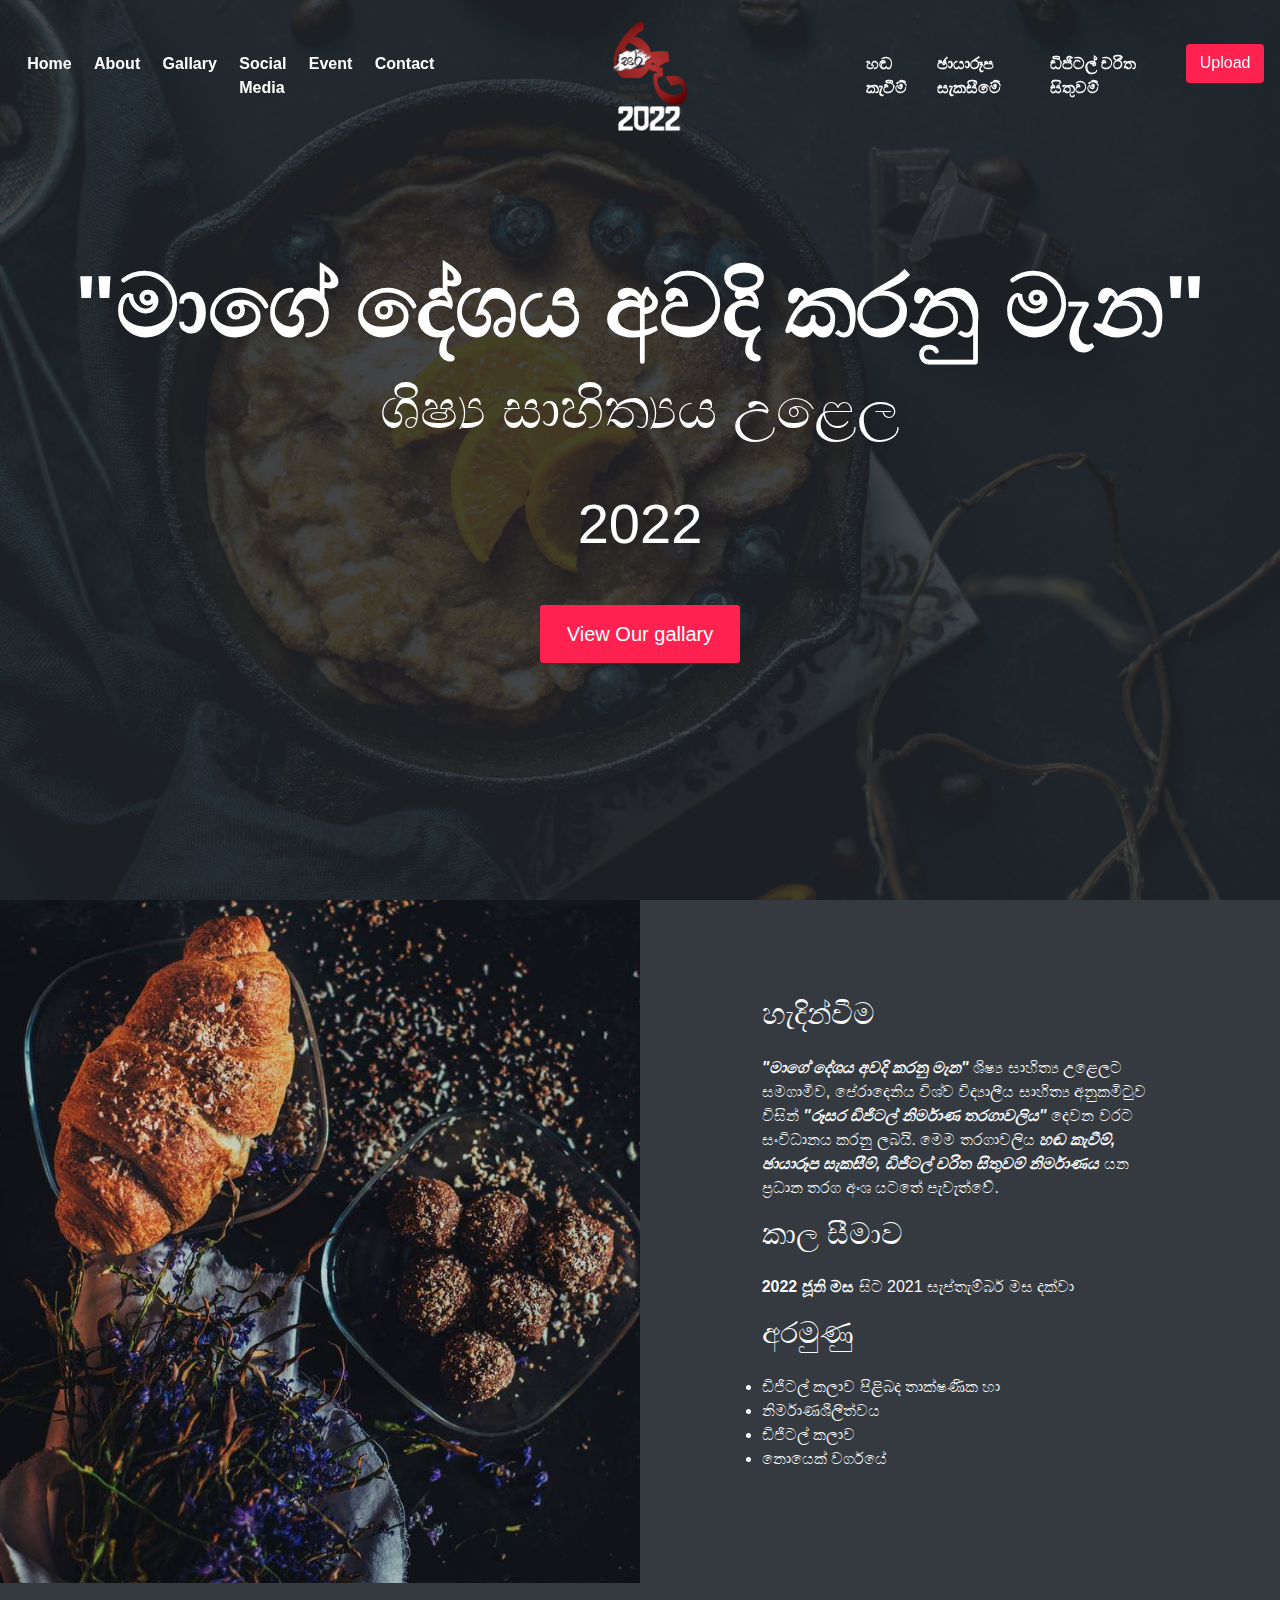
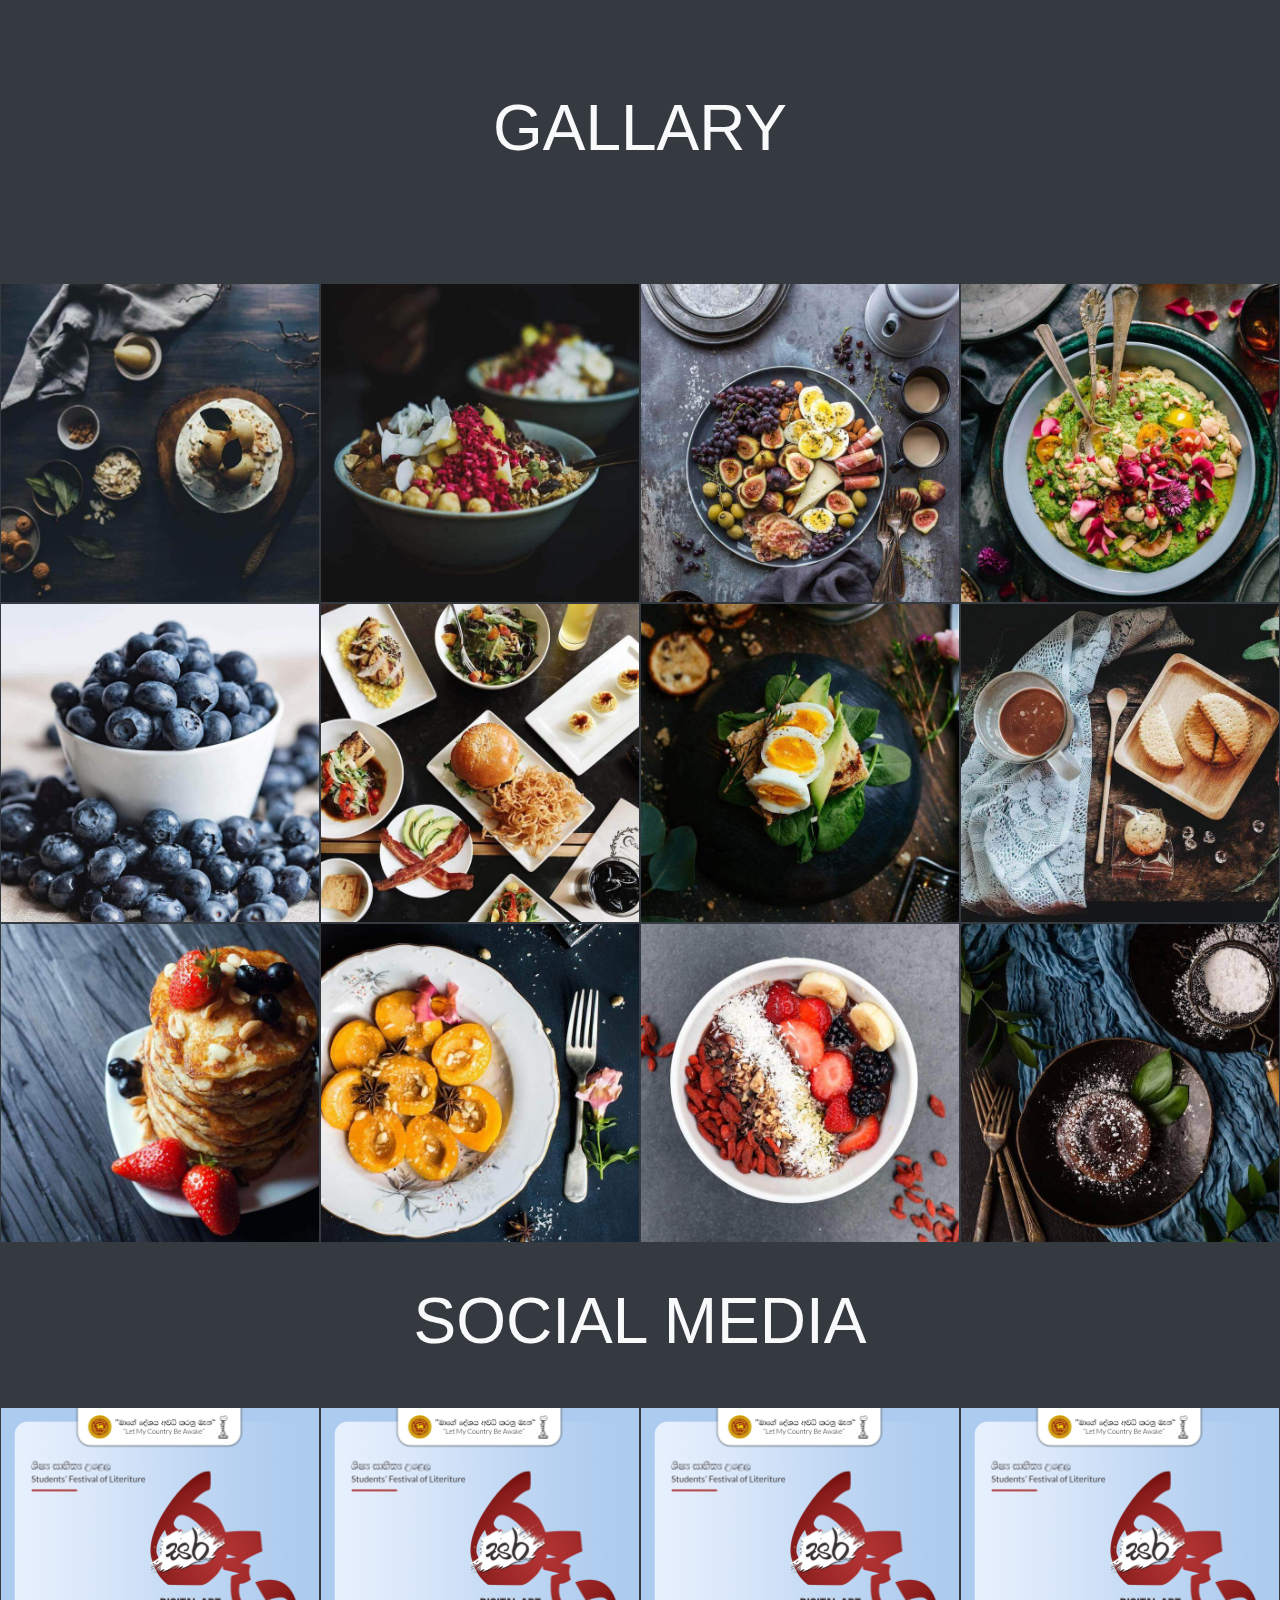
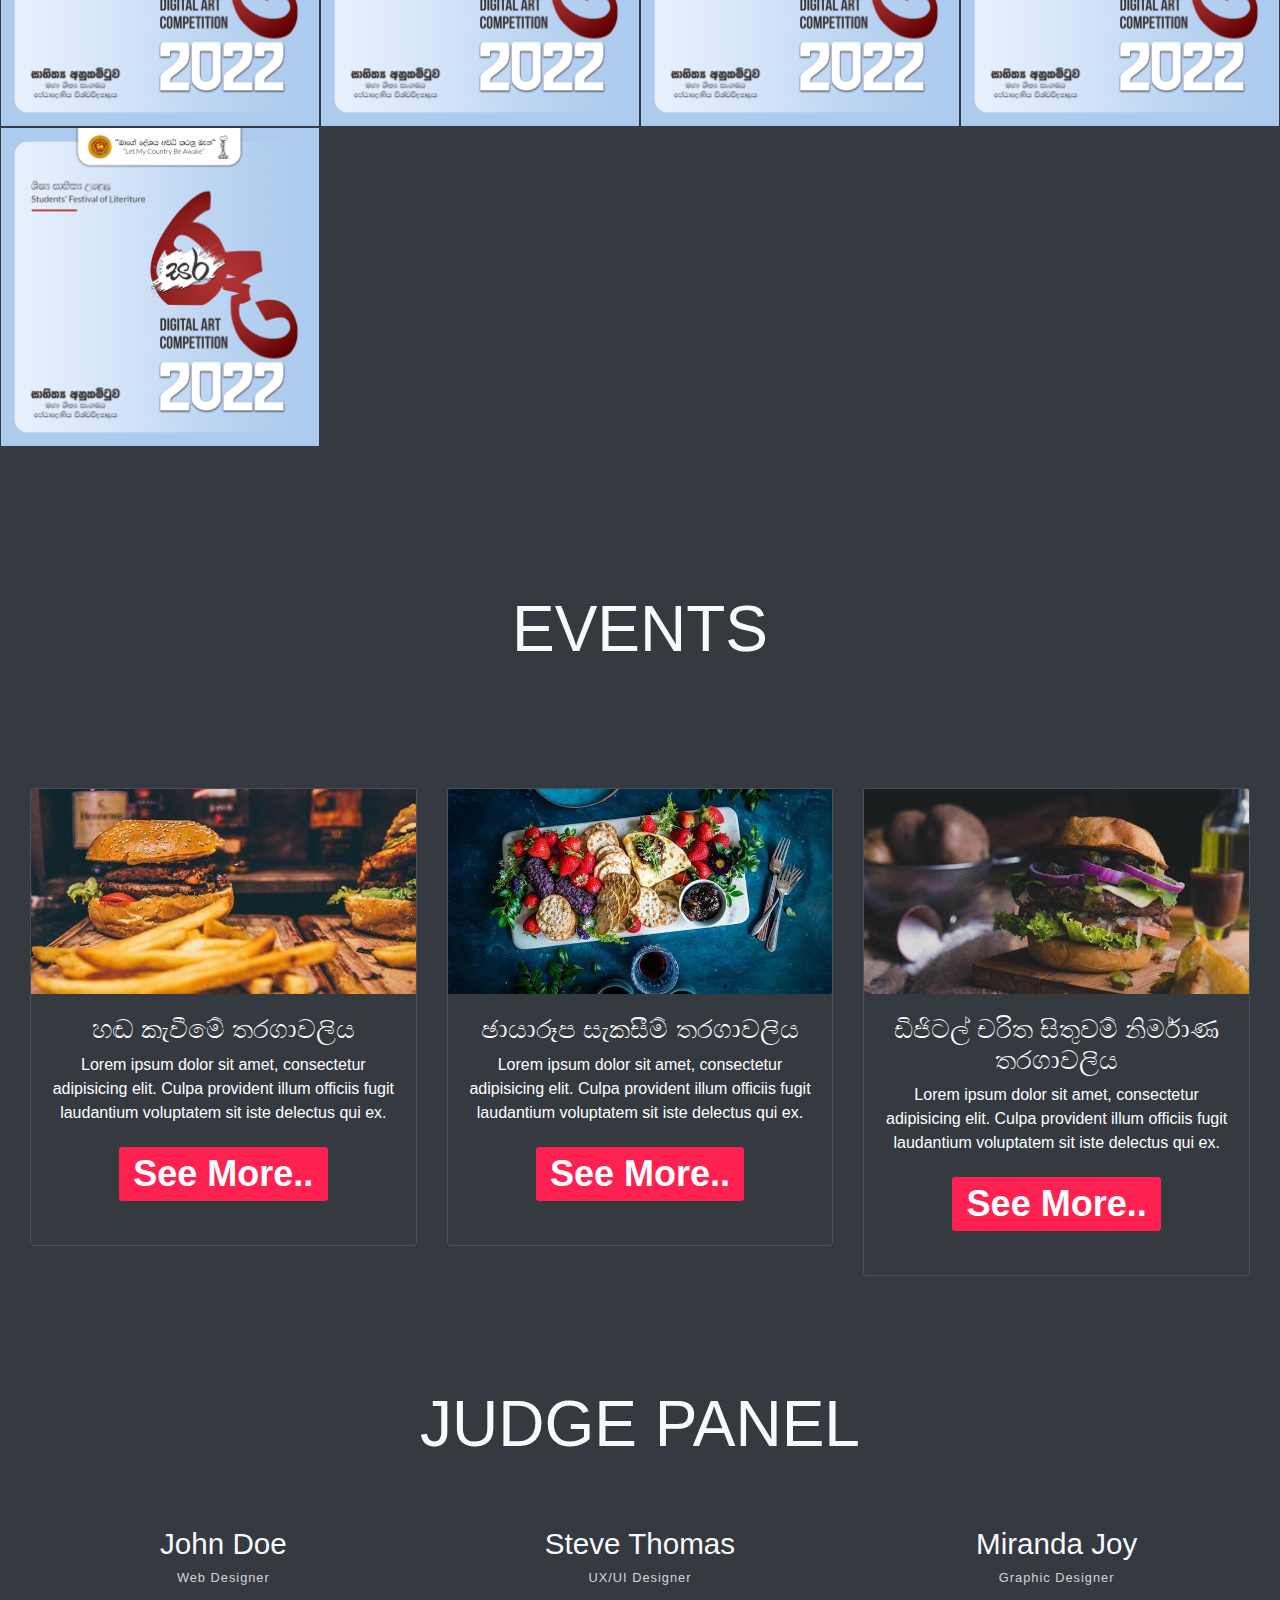
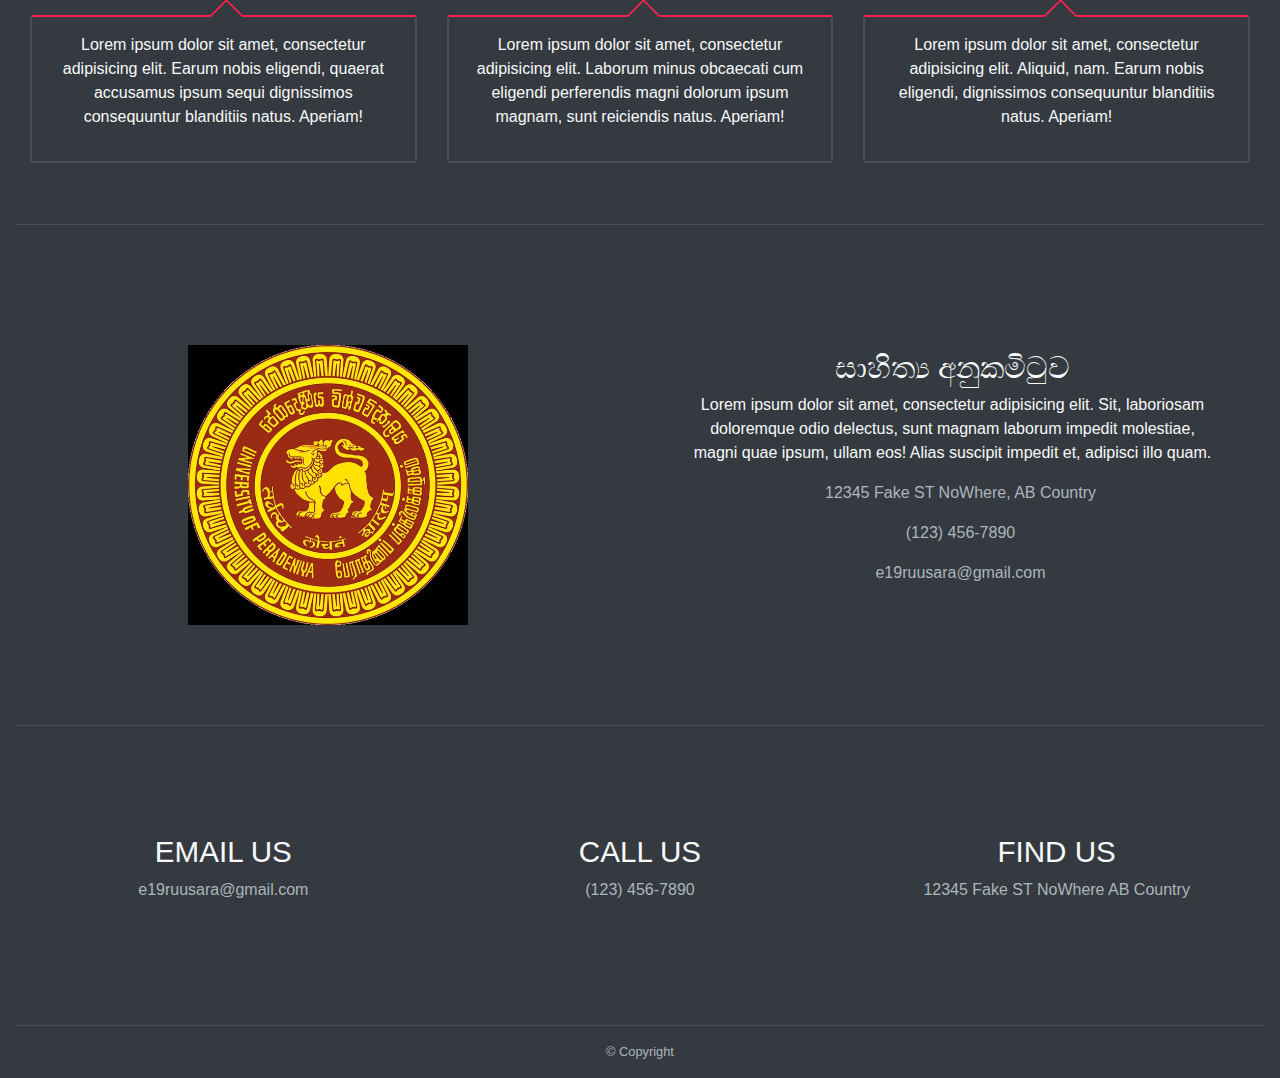
==== root/index.html @ 177fe187 "Add files via upload" ====
<!DOCTYPE html>
<html lang="en">
<head>
	<meta charset="utf-8">
    <meta name="viewport" content="width=device-width, initial-scale=1, shrink-to-fit=no">
    <meta name="author" content="Devcrud">
    <title>රූසර ඩිජිටල් නිර්මාණ තරගාවලිය"</title>
   
    <!-- font icons -->
    <link rel="stylesheet" href="assets/vendors/themify-icons/css/themify-icons.css">

    <link rel="stylesheet" href="assets/vendors/animate/animate.css">

    <!-- Bootstrap + FoodHut main styles -->
	<link rel="stylesheet" href="assets/css/ruusara.css">
</head>
<body data-spy="scroll" data-target=".navbar" data-offset="40" id="home">
    
    <!-- Navbar -->
    <nav class="custom-navbar navbar navbar-expand-lg navbar-dark fixed-top" data-spy="affix" data-offset-top="10">
        <button class="navbar-toggler" type="button" data-toggle="collapse" data-target="#navbarSupportedContent" aria-controls="navbarSupportedContent" aria-expanded="false" aria-label="Toggle navigation">
            <span class="navbar-toggler-icon"></span>
        </button>
        <div class="collapse navbar-collapse" id="navbarSupportedContent">
            <ul class="navbar-nav">
                <li class="nav-item">
                    <a class="nav-link" href="#home">Home</a>
                </li>
                <li class="nav-item">
                    <a class="nav-link" href="#about">About</a>
                </li>
                <li class="nav-item">
                    <a class="nav-link" href="#gallary">Gallary</a>
                </li>
                <li class="nav-item">
                    <a class="nav-link" href="#social">Social Media</a>
                </li>
				<li class="nav-item">
                    <a class="nav-link" href="#event">Event</a>
                </li>
				<li class="nav-item">
                    <a class="nav-link" href="#contact">Contact </a> <!--<span class="sr-only"></span></a>-->
                </li>
            </ul>
            <a class="navbar-brand m-auto" href="#">
                <img src="assets/imgs/logo.png" class="brand-img" alt="">
                <span class="brand-txt"><img src="assets/imgs/logo.png" class="brandf-img" alt=""></span>
            </a>
            <ul class="navbar-nav">
                <li class="nav-item">
                    <a class="nav-link" href="#">හඬ කැවීම් <span class="sr-only"></span></a>
                </li>
                <li class="nav-item">
                    <a class="nav-link" href="#">ඡායාරූප සැකසීමේ </a>
                </li>
                <li class="nav-item">
                    <a class="nav-link" href="#">ඩිජිටල් චරිත සිතුවම් </a>
                </li>
                <li class="nav-item">
                    <a href="components.html" class="btn btn-primary ml-xl-4">Upload</a>
                </li>
            </ul>
        </div>
    </nav>
    <!-- header -->
    <header id="home" class="header">
        <div class="overlay text-white text-center">
            <h1 class="display-2 font-weight-bold my-3">"මාගේ දේශය අවදි කරනු මැන"</h1>
            <h3 class="display-4 mb-5">ශිෂ්‍ය සාහිත්‍යය උළෙල</h3>
			<h2 class="display-4 mb-5">2022</h2>
            <a class="btn btn-lg btn-primary" href="#gallary">View Our gallary</a>
        </div>
    </header>

    <!--  About Section  -->
    <div id="about" class="container-fluid wow fadeIn" id="about"data-wow-duration="1.5s">
        <div class="row">
            <div class="col-lg-6 has-img-bg"></div>
            <div class="col-lg-6">
                <div class="row justify-content-center">
                    <div class="col-sm-8 py-5 my-5">
                        <h3 class="mb-4">හැදින්වීම</h3>
                        <p><b><i>"මාගේ දේශය අවදි කරනු මැන"</b></i> ශිෂ්‍ය සාහිත්‍ය උළෙලට සමගාමීව, පේරාදෙනිය විශ්ව විද්‍යාලීය සාහිත්‍ය අනුකමිටුව විසින්  <b><i>"රූසර ඩිජිටල් නිර්මාණ තරගාවලිය"</b></i> දෙවන වරට සංවිධානය කරනු ලබයි. මෙම තරගාවලිය <b><i>හඬ කැවීම්, ඡායාරූප සැකසීම්, ඩිජිටල් චරිත සිතුවම් නිර්මාණය</b></i> යන ප්‍රධාන තරග අංශ යටතේ පැවැත්වේ. </p>
                        <h3 class="mb-4">කාල සීමාව</h3>
						<p><b>2022 ජූනි මස</b> සිට 2021 සැප්තැම්බර් මස දක්වා </p>
						<h3 class="mb-4">අරමුණු</h3>
                        <p>
						<li>ඩිජිටල් කලාව පිළිබද තාක්ෂණික හා</li>
						<li>නිර්මාණශීලීත්වය</li>
						<li>ඩිජිටල් කලාව </li>
						<li>නොයෙක් වර්ගයේ</li>
						</p>
                    </div>
                </div>
            </div>
        </div>
    </div>

    <!--  gallary Section  -->
    <div id="gallary" class="text-center bg-dark text-light has-height-md middle-items wow fadeIn">
        <h2 class="section-title">GALLARY</h2>
    </div>
    <div class="gallary row">
        <div class="col-sm-6 col-lg-3 gallary-item wow fadeIn">
            <img src="assets/imgs/gallary-1.jpg" alt="template by DevCRID http://www.devcrud.com/" class="gallary-img">
            <a href="#" class="gallary-overlay">
                <i class="gallary-icon "></i> <!--ti-plus-->
            </a>
        </div>
        <div class="col-sm-6 col-lg-3 gallary-item wow fadeIn">
            <img src="assets/imgs/gallary-2.jpg" alt="template by DevCRID http://www.devcrud.com/" class="gallary-img">
            <a href="#" class="gallary-overlay">
                <i class="gallary-icon "></i>
            </a>
        </div>
        <div class="col-sm-6 col-lg-3 gallary-item wow fadeIn">
            <img src="assets/imgs/gallary-3.jpg" alt="template by DevCRID http://www.devcrud.com/" class="gallary-img">
            <a href="#" class="gallary-overlay">
                <i class="gallary-icon "></i>
            </a>
        </div>
        <div class="col-sm-6 col-lg-3 gallary-item wow fadeIn">
            <img src="assets/imgs/gallary-4.jpg" alt="template by DevCRID http://www.devcrud.com/" class="gallary-img">
            <a href="#" class="gallary-overlay">
                <i class="gallary-icon "></i>
            </a>
        </div>
        <div class="col-sm-6 col-lg-3 gallary-item wow fadeIn">
            <img src="assets/imgs/gallary-5.jpg" alt="template by DevCRID http://www.devcrud.com/" class="gallary-img">
            <a href="#" class="gallary-overlay">
                <i class="gallary-icon "></i>
            </a>
        </div>
        <div class="col-sm-6 col-lg-3 gallary-item wow fadeIn">
            <img src="assets/imgs/gallary-6.jpg" alt="template by DevCRID http://www.devcrud.com/" class="gallary-img">
            <a href="#" class="gallary-overlay">
                <i class="gallary-icon "></i>
            </a>
        </div>
        <div class="col-sm-6 col-lg-3 gallary-item wow fadeIn">
            <img src="assets/imgs/gallary-7.jpg" alt="template by DevCRID http://www.devcrud.com/" class="gallary-img">
            <a href="#" class="gallary-overlay">
                <i class="gallary-icon "></i>
            </a>
        </div>
        <div class="col-sm-6 col-lg-3 gallary-item wow fadeIn">
            <img src="assets/imgs/gallary-8.jpg" alt="template by DevCRID http://www.devcrud.com/" class="gallary-img">
            <a href="#" class="gallary-overlay">
                <i class="gallary-icon"></i>
            </a>
        </div>
        <div class="col-sm-6 col-lg-3 gallary-item wow fadeIn">
            <img src="assets/imgs/gallary-9.jpg" alt="template by DevCRID http://www.devcrud.com/" class="gallary-img">
            <a href="#" class="gallary-overlay">
                <i class="gallary-icon "></i>
            </a>
        </div>
        <div class="col-sm-6 col-lg-3 gallary-item wow fadeIn">
            <img src="assets/imgs/gallary-10.jpg" alt="template by DevCRID http://www.devcrud.com/" class="gallary-img">
            <a href="#" class="gallary-overlay">
                <i class="gallary-icon "></i>
            </a>
        </div>
        <div class="col-sm-6 col-lg-3 gallary-item wow fadeIn">
            <img src="assets/imgs/gallary-11.jpg" alt="template by DevCRID http://www.devcrud.com/" class="gallary-img">
            <a href="#" class="gallary-overlay">
                <i class="gallary-icon "></i>
            </a>
        </div>
        <div class="col-sm-6 col-lg-3 gallary-item wow fadeIn">
            <img src="assets/imgs/gallary-12.jpg" alt="template by DevCRID http://www.devcrud.com/" class="gallary-img">
            <a href="#" class="gallary-overlay">
                <i class="gallary-icon "></i>
            </a>
        </div>
    </div>

    <!-- book a table Section  -->
    <div class="container-fluid has-bg-overlay text-center text-light has-height-lg middle-items" id="social">
        <div class="">
			<p></br></p>
            <h2 class="section-title mb-5">SOCIAL MEDIA</h2>
            <div class="row mb-5">
			<div class = "gallary row">
				<div class="col-sm-6 col-lg-3 gallary-item wow fadeIn">
					<img src="assets/imgs/scocial-1.jpg" alt="template by DevCRID http://www.devcrud.com/" class="gallary-img">
					<a href="#" class="gallary-overlay">
						<i class="gallary-icon "></i>
					</a>
				</div>
				<div class="col-sm-6 col-lg-3 gallary-item wow fadeIn">
					<img src="assets/imgs/scocial-1.jpg" alt="template by DevCRID http://www.devcrud.com/" class="gallary-img">
					<a href="#" class="gallary-overlay">
						<i class="gallary-icon "></i>
					</a>
				</div>
				<div class="col-sm-6 col-lg-3 gallary-item wow fadeIn">
					<img src="assets/imgs/scocial-1.jpg" alt="template by DevCRID http://www.devcrud.com/" class="gallary-img">
					<a href="#" class="gallary-overlay">
						<i class="gallary-icon "></i>
					</a>
				</div>
				<div class="col-sm-6 col-lg-3 gallary-item wow fadeIn">
					<img src="assets/imgs/scocial-1.jpg" alt="template by DevCRID http://www.devcrud.com/" class="gallary-img">
					<a href="#" class="gallary-overlay">
						<i class="gallary-icon "></i>
					</a>
				</div>
				<div class="col-sm-6 col-lg-3 gallary-item wow fadeIn">
					<img src="assets/imgs/scocial-1.jpg" alt="template by DevCRID http://www.devcrud.com/" class="gallary-img">
					<a href="#" class="gallary-overlay">
						<i class="gallary-icon "></i>
					</a>
				</div>
			</div>
        </div>
    </div>

    <!-- BLOG Section  -->
    <div id="event" class="container-fluid bg-dark text-light py-5 text-center wow fadeIn">
        <h2 class="section-title py-5">EVENTS</h2>
        <div class="row justify-content-center">
            <div class="col-sm-7 col-md-4 mb-5">
                <ul class="nav nav-pills nav-justified mb-3" id="pills-tab" role="tablist">
                    <!--
					<li class="nav-item">
                        <a class="nav-link active" id="pills-home-tab" data-toggle="pill" href="#foods" role="tab" aria-controls="pills-home" aria-selected="true">Foods</a>
                    </li>
                    <li class="nav-item">
                        <a class="nav-link" id="pills-profile-tab" data-toggle="pill" href="#juices" role="tab" aria-controls="pills-profile" aria-selected="false">Juices</a>
                    </li>-->
                </ul>
            </div>
        </div>
        <div class="tab-content" id="pills-tabContent">
            <div class="tab-pane fade show active" id="foods" role="tabpanel" aria-labelledby="pills-home-tab">
                <div class="row">
                    <div class="col-md-4">
                        <div class="card bg-transparent border my-3 my-md-0">
                            <img src="assets/imgs/blog-1.jpg" alt="template by DevCRID http://www.devcrud.com/" class="rounded-0 card-img-top mg-responsive">
                            <div class="card-body">
                                <h4 class="pt20 pb20">හඬ කැවීමේ තරගාවලිය </h4>
                                <p class="text-white">Lorem ipsum dolor sit amet, consectetur adipisicing elit. Culpa provident illum officiis fugit laudantium voluptatem sit iste delectus qui ex. </p>
								<h1 class="text-center mb-4"><a href="#" class="badge badge-primary">See More..</a></h1>
							</div>
                        </div>
                    </div>
                    <div class="col-md-4">
                        <div class="card bg-transparent border my-3 my-md-0">
                            <img src="assets/imgs/blog-2.jpg" alt="template by DevCRID http://www.devcrud.com/" class="rounded-0 card-img-top mg-responsive">
                            <div class="card-body">
                                <h4 class="pt20 pb20">ඡායාරූප සැකසීම් තරගාවලිය</h4>
                                <p class="text-white">Lorem ipsum dolor sit amet, consectetur adipisicing elit. Culpa provident illum officiis fugit laudantium voluptatem sit iste delectus qui ex. </p>
								<h1 class="text-center mb-4"><a href="#" class="badge badge-primary">See More..</a></h1>
							</div>
                        </div>
                    </div>
                    <div class="col-md-4">
                        <div class="card bg-transparent border my-3 my-md-0">
                            <img src="assets/imgs/blog-3.jpg" alt="template by DevCRID http://www.devcrud.com/" class="rounded-0 card-img-top mg-responsive">
                            <div class="card-body">
                                <h4 class="pt20 pb20">ඩිජිටල් චරිත සිතුවම් නිර්මාණ තරගාවලිය</h4>
                                <p class="text-white">Lorem ipsum dolor sit amet, consectetur adipisicing elit. Culpa provident illum officiis fugit laudantium voluptatem sit iste delectus qui ex. </p>
								<h1 class="text-center mb-4"><a href="#" class="badge badge-primary">See More..</a></h1>
							</div>
                        </div>
                    </div>
                </div>
            </div>
            <div class="tab-pane fade" id="juices" role="tabpanel" aria-labelledby="pills-profile-tab">
                <div class="row">
                    <div class="col-md-4 my-3 my-md-0">
                        <div class="card bg-transparent border">
                            <img src="assets/imgs/blog-4.jpg" alt="template by DevCRID http://www.devcrud.com/" class="rounded-0 card-img-top mg-responsive">
                            <div class="card-body">
                                <h1 class="text-center mb-4"><a href="#" class="badge badge-primary">$15</a></h1>
                                <h4 class="pt20 pb20">Consectetur Adipisicing Elit</h4>
                                <p class="text-white">Lorem ipsum dolor sit amet, consectetur adipisicing elit. Culpa provident illum officiis fugit laudantium voluptatem sit iste delectus qui ex. </p>
                            </div>
                        </div>
                    </div>
                    <div class="col-md-4 my-3 my-md-0">
                        <div class="card bg-transparent border">
                            <img src="assets/imgs/blog-5.jpg" alt="template by DevCRID http://www.devcrud.com/" class="rounded-0 card-img-top mg-responsive">
                            <div class="card-body">
                                <h1 class="text-center mb-4"><a href="#" class="badge badge-primary">$29</a></h1>
                                <h4 class="pt20 pb20">Ullam Laboriosam</h4>
                                <p class="text-white">Lorem ipsum dolor sit amet, consectetur adipisicing elit. Culpa provident illum officiis fugit laudantium voluptatem sit iste delectus qui ex. </p>
                            </div>
                        </div>
                    </div>
                    <div class="col-md-4 my-3 my-md-0">
                        <div class="card bg-transparent border">
                            <img src="assets/imgs/blog-6.jpg" alt="template by DevCRID http://www.devcrud.com/" class="rounded-0 card-img-top mg-responsive">
                            <div class="card-body">
                                <h1 class="text-center mb-4"><a href="#" class="badge badge-primary">$3</a></h1>
                                <h4 class="pt20 pb20">Fugit Ipsam</h4>
                                <p class="text-white">Lorem ipsum dolor sit amet, consectetur adipisicing elit. Culpa provident illum officiis fugit laudantium voluptatem sit iste delectus qui ex. </p>
                            </div>
                        </div>
                    </div>
                </div>
            </div>
        </div>
    </div>

    <!-- REVIEWS Section  -->
    <div id="testmonial" class="container-fluid wow fadeIn bg-dark text-light has-height-lg middle-items">
        <h2 class="section-title my-5 text-center">JUDGE PANEL</h2>
        <div class="row mt-3 mb-5">
            <div class="col-md-4 my-3 my-md-0">
                <div class="testmonial-card">
                    <h3 class="testmonial-title">John Doe</h3>
                    <h6 class="testmonial-subtitle">Web Designer</h6>
                    <div class="testmonial-body">
                        <p>Lorem ipsum dolor sit amet, consectetur adipisicing elit. Earum nobis eligendi, quaerat accusamus ipsum sequi dignissimos consequuntur blanditiis natus. Aperiam!</p>
                    </div>
                </div>
            </div>
            <div class="col-md-4 my-3 my-md-0">
                <div class="testmonial-card">
                    <h3 class="testmonial-title">Steve Thomas</h3>
                    <h6 class="testmonial-subtitle">UX/UI Designer</h6>
                    <div class="testmonial-body">
                        <p>Lorem ipsum dolor sit amet, consectetur adipisicing elit. Laborum minus obcaecati cum eligendi perferendis magni dolorum ipsum magnam, sunt reiciendis natus. Aperiam!</p>
                    </div>
                </div>
            </div>
            <div class="col-md-4 my-3 my-md-0">
                <div class="testmonial-card">
                    <h3 class="testmonial-title">Miranda Joy</h3>
                    <h6 class="testmonial-subtitle">Graphic Designer</h6>
                    <div class="testmonial-body">
                        <p>Lorem ipsum dolor sit amet, consectetur adipisicing elit. Aliquid, nam. Earum nobis eligendi, dignissimos consequuntur blanditiis natus. Aperiam!</p>
                    </div>
                </div>
            </div>
        </div>
    </div>

    <!-- CONTACT Section  -->
    <div id="contact" class="container-fluid bg-dark text-light border-top wow fadeIn">
        <div class="row">
            <div class="col-md-6 px-0">
                <div id="" style="width: 100%; height: 100%; min-height: 400px"><p></br></p><p></br></p><p></br></p><img src = "assets/imgs/logo2.jpg" style="width:280px"></div>
            </div>
            <div class="col-md-6 px-5 has-height-lg middle-items">
                <h3>සාහිත්‍ය අනුකමිටුව</h3>
                <p>Lorem ipsum dolor sit amet, consectetur adipisicing elit. Sit, laboriosam doloremque odio delectus, sunt magnam laborum impedit molestiae, magni quae ipsum, ullam eos! Alias suscipit impedit et, adipisci illo quam.</p>
                <div class="text-muted">
                    <p><span class="ti-location-pin pr-3"></span> 12345 Fake ST NoWhere, AB Country</p>
                    <p><span class="ti-support pr-3"></span> (123) 456-7890</p>
                    <p><span class="ti-email pr-3"></span>e19ruusara@gmail.com</p>
                </div>
            </div>
        </div>
    </div>

    <!-- page footer  -->
    <div class="container-fluid bg-dark text-light has-height-md middle-items border-top text-center wow fadeIn">
        <div class="row">
            <div class="col-sm-4">
                <h3>EMAIL US</h3>
                <P class="text-muted">e19ruusara@gmail.com</P>
            </div>
            <div class="col-sm-4">
                <h3>CALL US</h3>
                <P class="text-muted">(123) 456-7890</P>
            </div>
            <div class="col-sm-4">
                <h3>FIND US</h3>
                <P class="text-muted">12345 Fake ST NoWhere AB Country</P>
            </div>
        </div>
    </div>
    <div class="bg-dark text-light text-center border-top wow fadeIn">
        <p class="mb-0 py-3 text-muted small">&copy; Copyright 
		<!--<script>document.write(new Date().getFullYear())</script> Made with <i class="ti-heart text-danger"></i> By <a href="http://devcrud.com">DevCRUD</a>--></p>
    </div>
    <!-- end of page footer -->

	<!-- core  -->
    <script src="assets/vendors/jquery/jquery-3.4.1.js"></script>
    <script src="assets/vendors/bootstrap/bootstrap.bundle.js"></script>

    <!-- bootstrap affix -->
    <script src="assets/vendors/bootstrap/bootstrap.affix.js"></script>

    <!-- wow.js -->
    <script src="assets/vendors/wow/wow.js"></script>
    
    <!-- google maps -->
    <!--<script async defer src="https://maps.googleapis.com/maps/api/js?key=AIzaSyCtme10pzgKSPeJVJrG1O3tjR6lk98o4w8&callback=initMap"></script>-->

    <!-- FoodHut js -->
    <script src="assets/js/foodhut.js"></script>

</body>
</html>
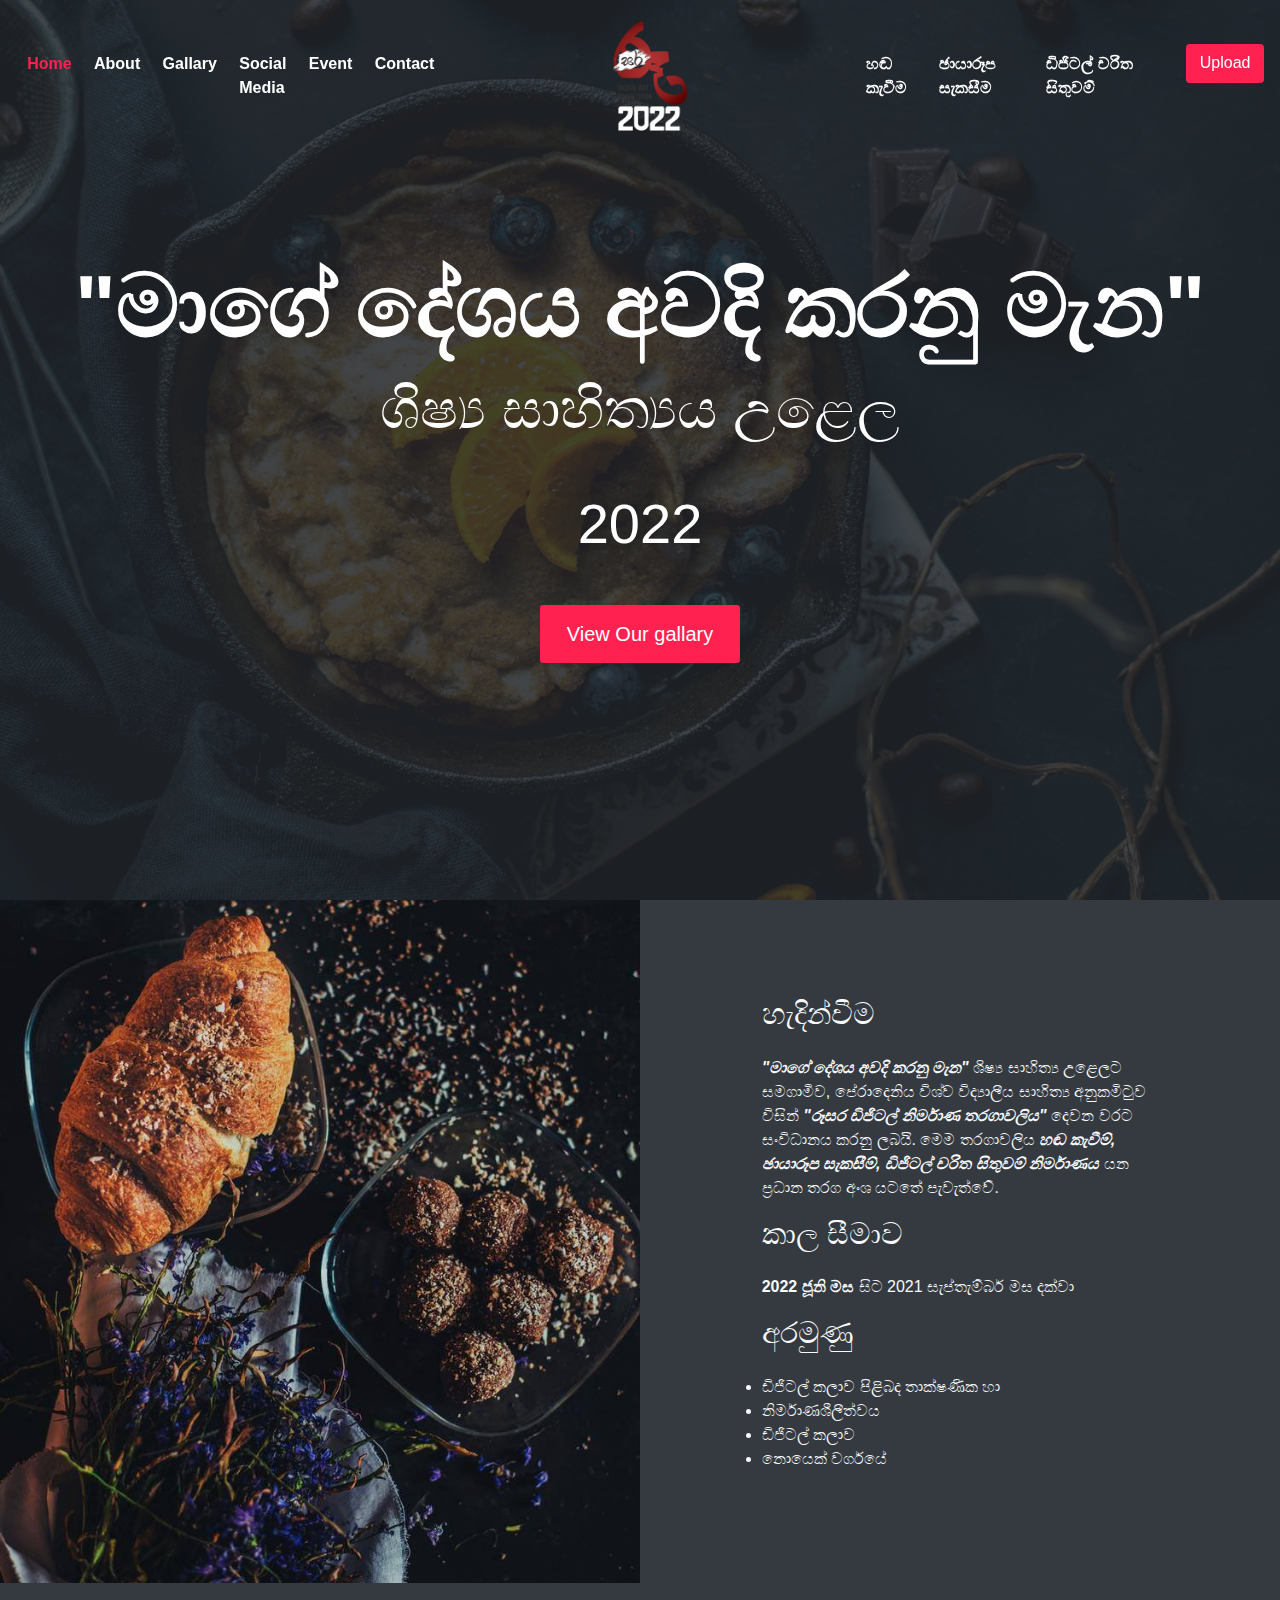
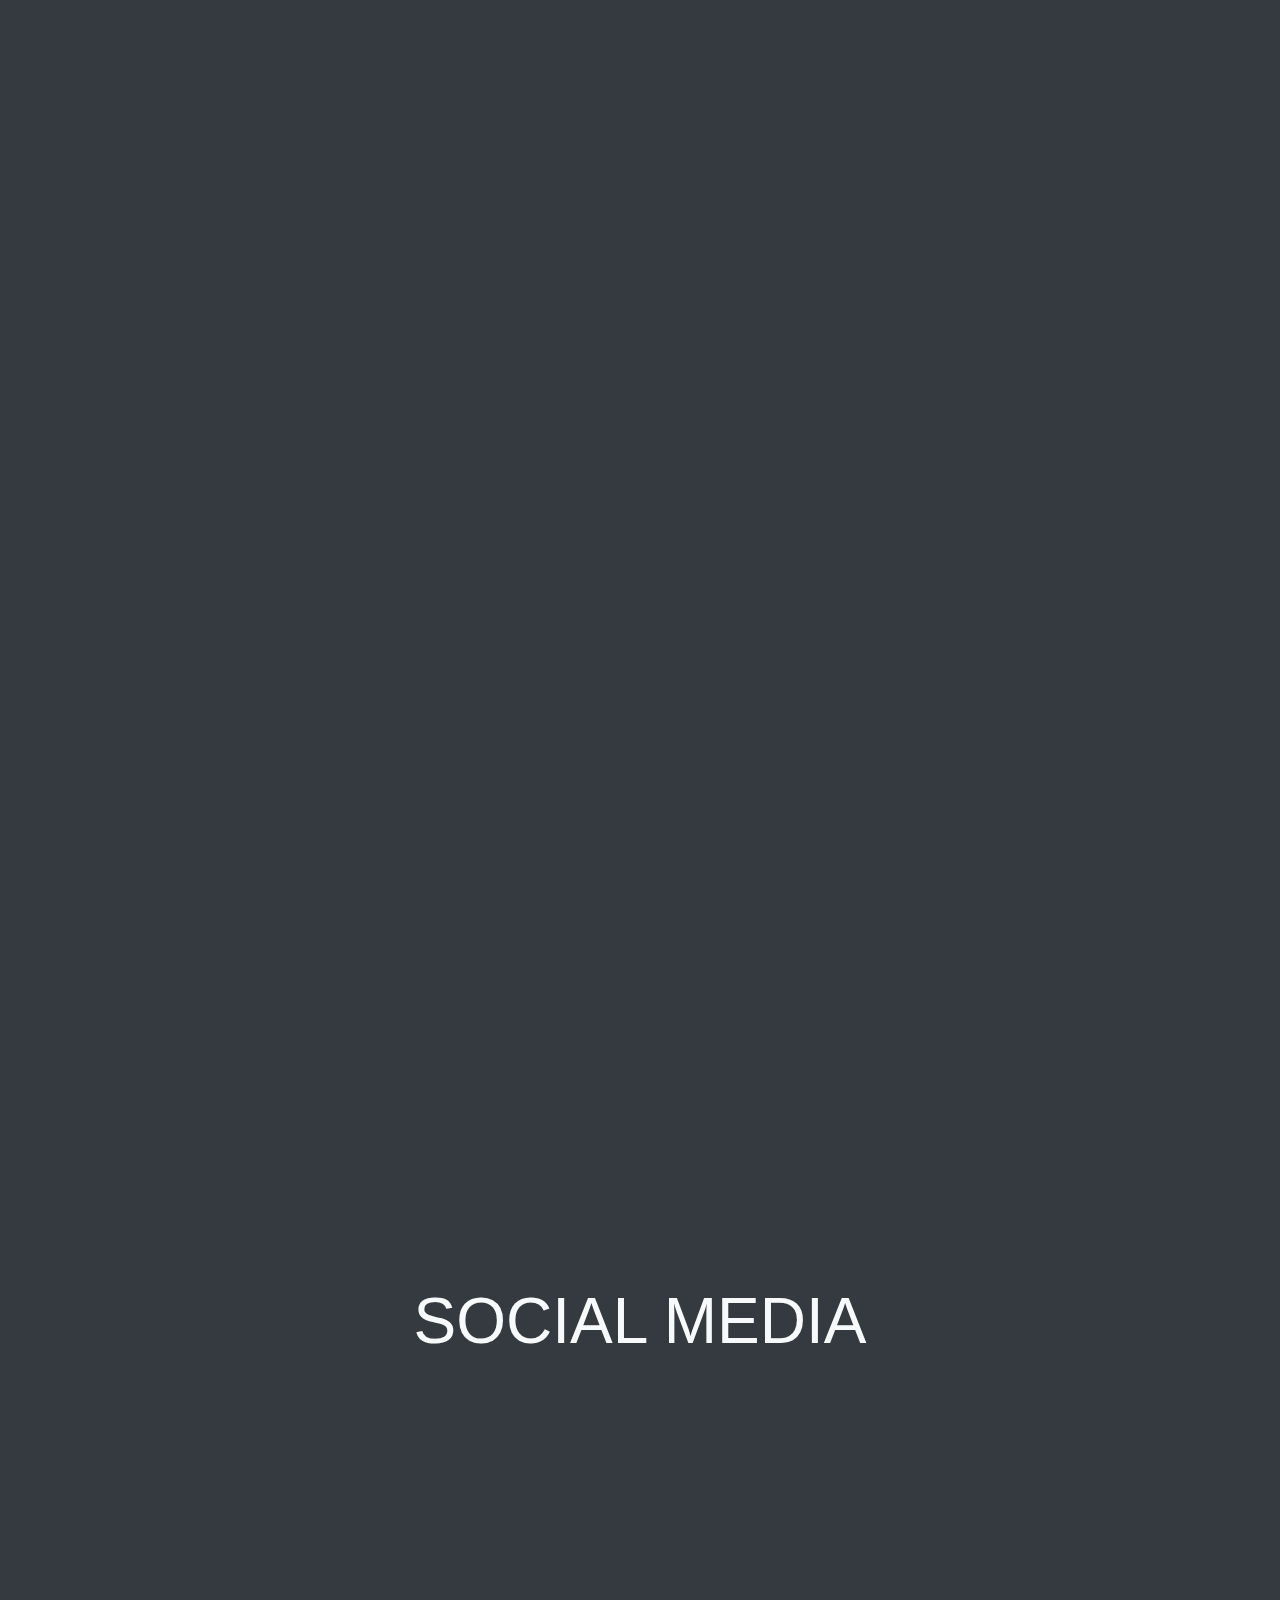
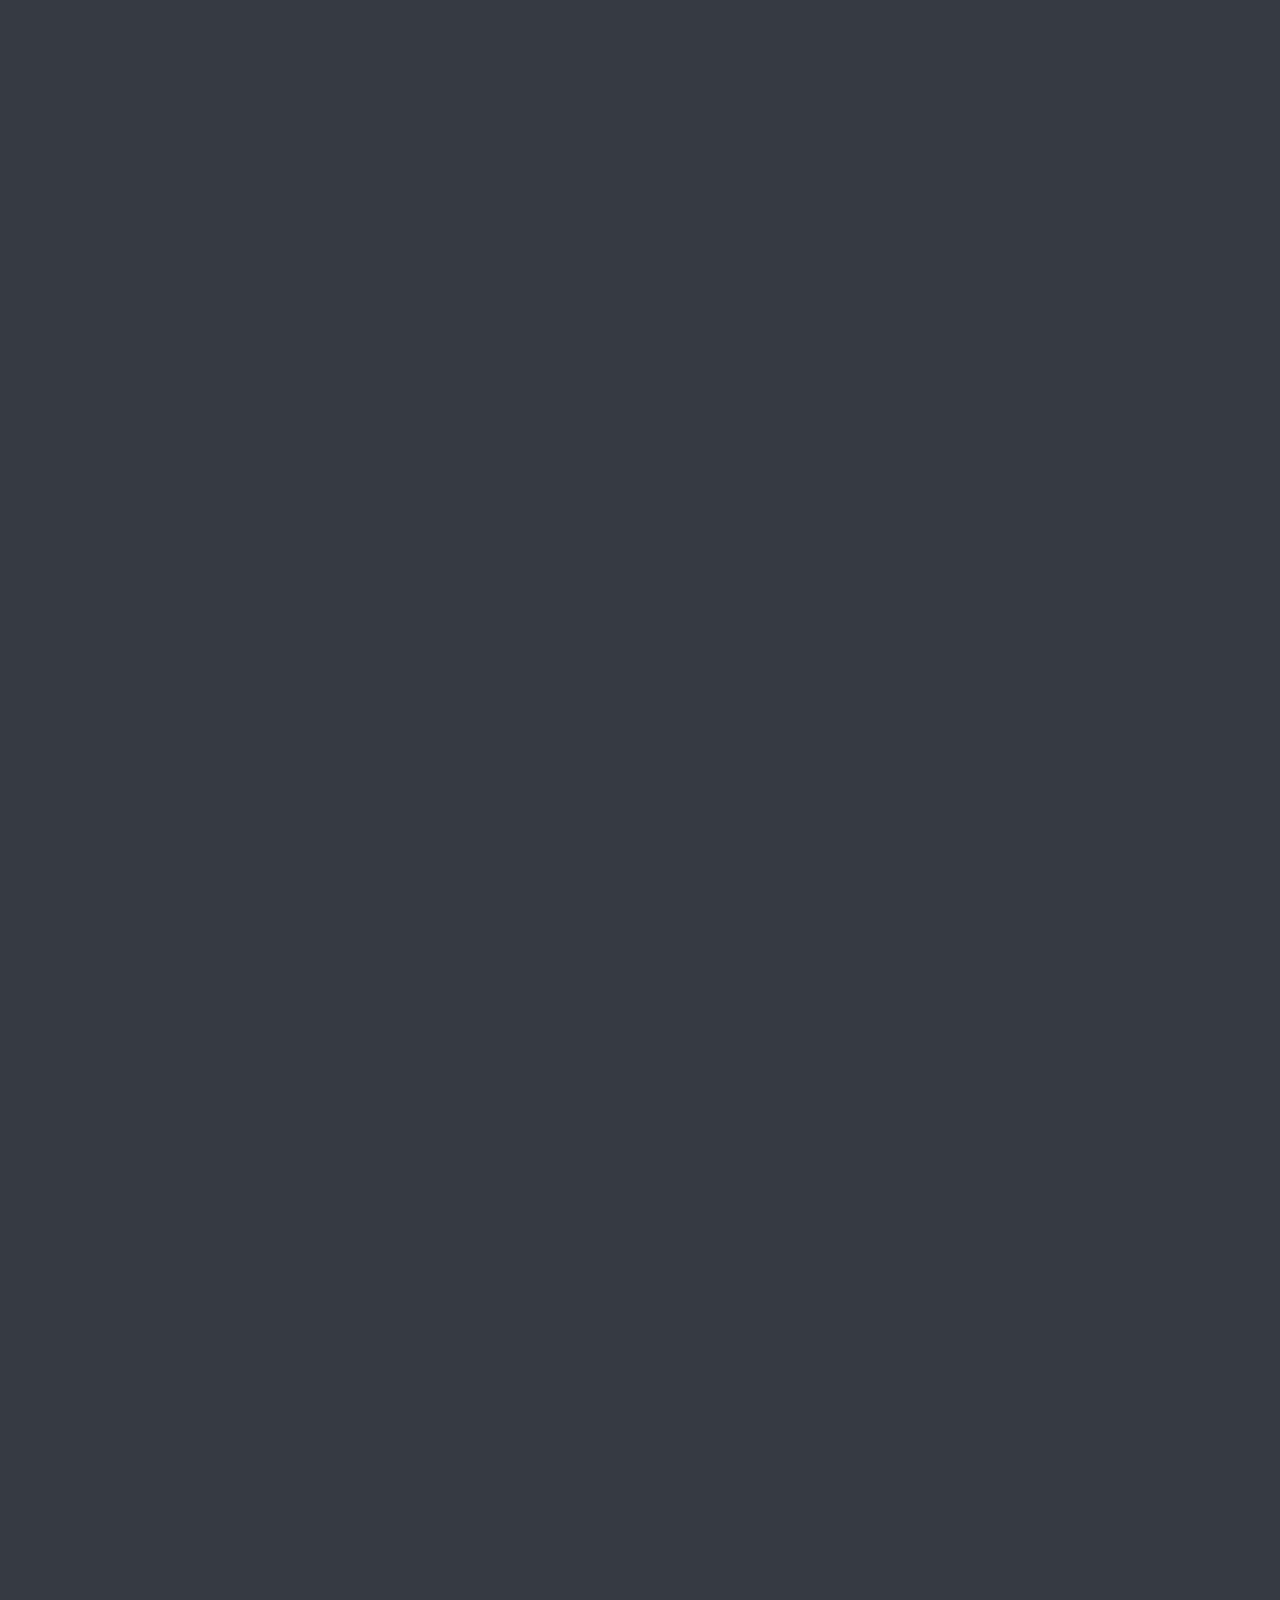
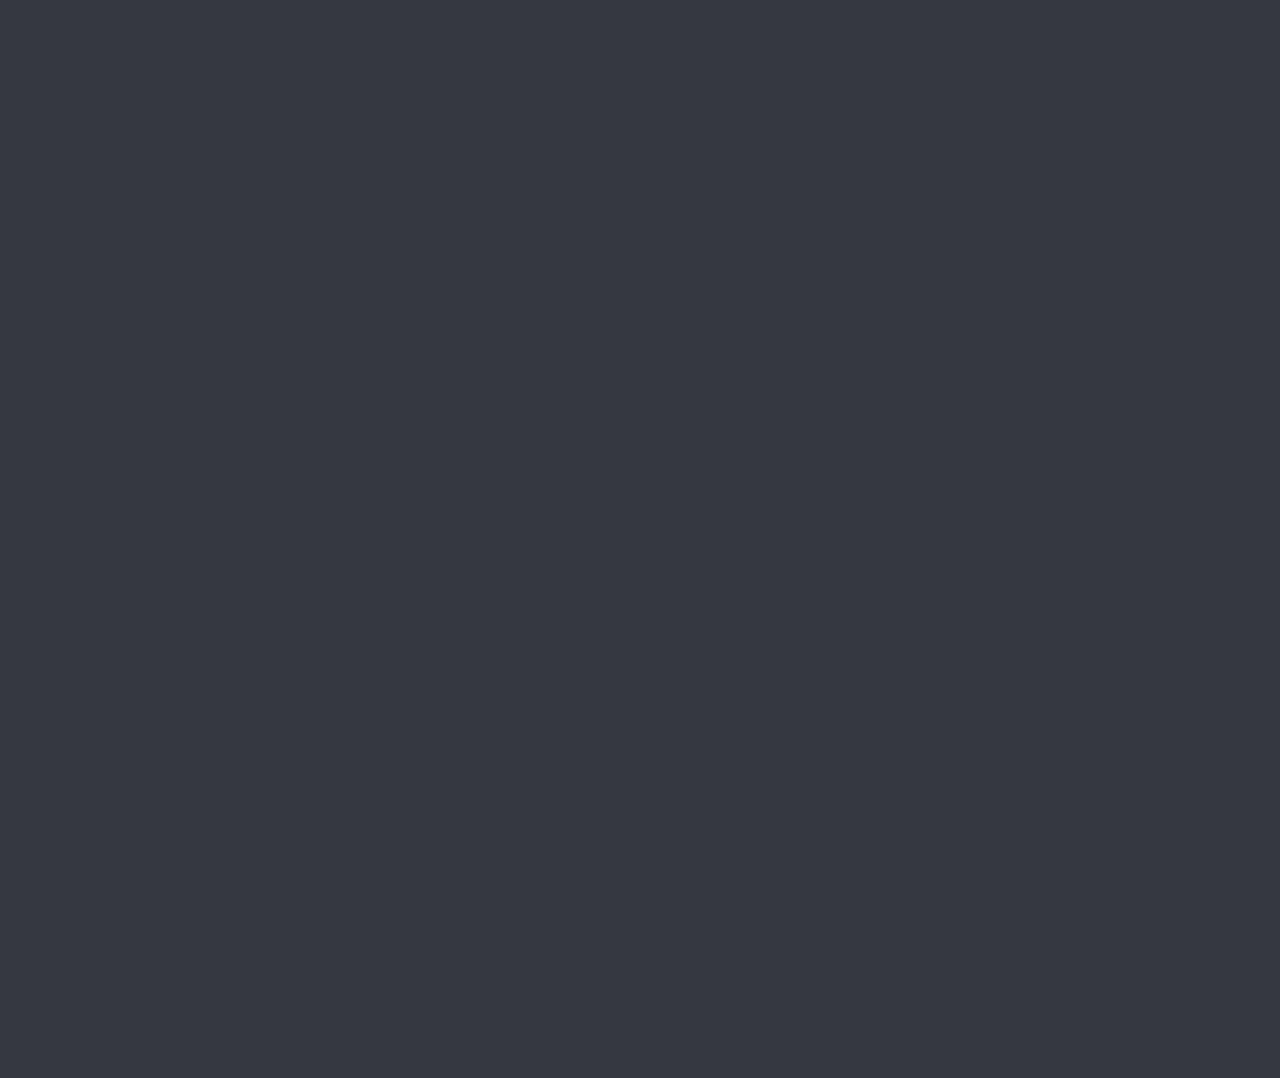
==== commit a86663dd: "Add files via upload" ====
--- a/root/index.html
+++ b/root/index.html
@@ -4,7 +4,7 @@
 	<meta charset="utf-8">
     <meta name="viewport" content="width=device-width, initial-scale=1, shrink-to-fit=no">
     <meta name="author" content="Devcrud">
-    <title>රූසර ඩිජිටල් නිර්මාණ තරගාවලිය"</title>
+    <title>"රූසර ඩිජිටල් නිර්මාණ තරගාවලිය"</title>
    
     <!-- font icons -->
     <link rel="stylesheet" href="assets/vendors/themify-icons/css/themify-icons.css">
@@ -48,16 +48,16 @@
             </a>
             <ul class="navbar-nav">
                 <li class="nav-item">
-                    <a class="nav-link" href="#">හඬ කැවීම් <span class="sr-only"></span></a>
-                </li>
-                <li class="nav-item">
-                    <a class="nav-link" href="#">ඡායාරූප සැකසීමේ </a>
-                </li>
-                <li class="nav-item">
-                    <a class="nav-link" href="#">ඩිජිටල් චරිත සිතුවම් </a>
-                </li>
-                <li class="nav-item">
-                    <a href="components.html" class="btn btn-primary ml-xl-4">Upload</a>
+                    <a class="nav-link" href="dubbing.html">හඬ කැවීම <span class="sr-only"></span></a>
+                </li>
+                <li class="nav-item">
+                    <a class="nav-link" href="photomanipulation.html">ඡායාරූප සැකසීම </a>
+                </li>
+                <li class="nav-item">
+                    <a class="nav-link" href="comiccharacter.html">ඩිජිටල් චරිත සිතුවම් </a>
+                </li>
+                <li class="nav-item">
+                    <a href="https://forms.gle/DAHDQkRpsyEmDgAm8" class="btn btn-primary ml-xl-4">Upload</a>
                 </li>
             </ul>
         </div>
@@ -241,7 +241,7 @@
                             <div class="card-body">
                                 <h4 class="pt20 pb20">හඬ කැවීමේ තරගාවලිය </h4>
                                 <p class="text-white">Lorem ipsum dolor sit amet, consectetur adipisicing elit. Culpa provident illum officiis fugit laudantium voluptatem sit iste delectus qui ex. </p>
-								<h1 class="text-center mb-4"><a href="#" class="badge badge-primary">See More..</a></h1>
+								<h1 class="text-center mb-4"><a href="dubbing.html" class="badge badge-primary">See More..</a></h1>
 							</div>
                         </div>
                     </div>
@@ -251,7 +251,7 @@
                             <div class="card-body">
                                 <h4 class="pt20 pb20">ඡායාරූප සැකසීම් තරගාවලිය</h4>
                                 <p class="text-white">Lorem ipsum dolor sit amet, consectetur adipisicing elit. Culpa provident illum officiis fugit laudantium voluptatem sit iste delectus qui ex. </p>
-								<h1 class="text-center mb-4"><a href="#" class="badge badge-primary">See More..</a></h1>
+								<h1 class="text-center mb-4"><a href="photomanipulation.html" class="badge badge-primary">See More..</a></h1>
 							</div>
                         </div>
                     </div>
@@ -261,7 +261,7 @@
                             <div class="card-body">
                                 <h4 class="pt20 pb20">ඩිජිටල් චරිත සිතුවම් නිර්මාණ තරගාවලිය</h4>
                                 <p class="text-white">Lorem ipsum dolor sit amet, consectetur adipisicing elit. Culpa provident illum officiis fugit laudantium voluptatem sit iste delectus qui ex. </p>
-								<h1 class="text-center mb-4"><a href="#" class="badge badge-primary">See More..</a></h1>
+								<h1 class="text-center mb-4"><a href="comiccharacter.html" class="badge badge-primary">See More..</a></h1>
 							</div>
                         </div>
                     </div>
--- a/root/assets/vendors/themify-icons/css/themify-icons.css
+++ b/root/assets/vendors/themify-icons/css/themify-icons.css
@@ -0,0 +1,1081 @@
+@font-face {
+	font-family: 'themify';
+	src:url("../fonts/themify.eot?-fvbane");
+	src:url("../fonts/themify.eot?#iefix-fvbane") format("embedded-opentype"),
+		url("../fonts/themify.woff?-fvbane") format("woff"),
+		url("../fonts/themify.ttf?-fvbane") format("truetype"),
+		url("../fonts/themify.svg?-fvbane#themify") format("svg");
+	font-weight: normal;
+	font-style: normal;
+}
+
+[class^="ti-"], [class*=" ti-"] {
+	font-family: 'themify';
+	speak: none;
+	font-style: normal;
+	font-weight: normal;
+	font-variant: normal;
+	text-transform: none;
+	line-height: 1;
+
+	/* Better Font Rendering =========== */
+	-webkit-font-smoothing: antialiased;
+	-moz-osx-font-smoothing: grayscale;
+}
+
+.ti-wand:before {
+	content: "\e600";
+}
+.ti-volume:before {
+	content: "\e601";
+}
+.ti-user:before {
+	content: "\e602";
+}
+.ti-unlock:before {
+	content: "\e603";
+}
+.ti-unlink:before {
+	content: "\e604";
+}
+.ti-trash:before {
+	content: "\e605";
+}
+.ti-thought:before {
+	content: "\e606";
+}
+.ti-target:before {
+	content: "\e607";
+}
+.ti-tag:before {
+	content: "\e608";
+}
+.ti-tablet:before {
+	content: "\e609";
+}
+.ti-star:before {
+	content: "\e60a";
+}
+.ti-spray:before {
+	content: "\e60b";
+}
+.ti-signal:before {
+	content: "\e60c";
+}
+.ti-shopping-cart:before {
+	content: "\e60d";
+}
+.ti-shopping-cart-full:before {
+	content: "\e60e";
+}
+.ti-settings:before {
+	content: "\e60f";
+}
+.ti-search:before {
+	content: "\e610";
+}
+.ti-zoom-in:before {
+	content: "\e611";
+}
+.ti-zoom-out:before {
+	content: "\e612";
+}
+.ti-cut:before {
+	content: "\e613";
+}
+.ti-ruler:before {
+	content: "\e614";
+}
+.ti-ruler-pencil:before {
+	content: "\e615";
+}
+.ti-ruler-alt:before {
+	content: "\e616";
+}
+.ti-bookmark:before {
+	content: "\e617";
+}
+.ti-bookmark-alt:before {
+	content: "\e618";
+}
+.ti-reload:before {
+	content: "\e619";
+}
+.ti-plus:before {
+	content: "\e61a";
+}
+.ti-pin:before {
+	content: "\e61b";
+}
+.ti-pencil:before {
+	content: "\e61c";
+}
+.ti-pencil-alt:before {
+	content: "\e61d";
+}
+.ti-paint-roller:before {
+	content: "\e61e";
+}
+.ti-paint-bucket:before {
+	content: "\e61f";
+}
+.ti-na:before {
+	content: "\e620";
+}
+.ti-mobile:before {
+	content: "\e621";
+}
+.ti-minus:before {
+	content: "\e622";
+}
+.ti-medall:before {
+	content: "\e623";
+}
+.ti-medall-alt:before {
+	content: "\e624";
+}
+.ti-marker:before {
+	content: "\e625";
+}
+.ti-marker-alt:before {
+	content: "\e626";
+}
+.ti-arrow-up:before {
+	content: "\e627";
+}
+.ti-arrow-right:before {
+	content: "\e628";
+}
+.ti-arrow-left:before {
+	content: "\e629";
+}
+.ti-arrow-down:before {
+	content: "\e62a";
+}
+.ti-lock:before {
+	content: "\e62b";
+}
+.ti-location-arrow:before {
+	content: "\e62c";
+}
+.ti-link:before {
+	content: "\e62d";
+}
+.ti-layout:before {
+	content: "\e62e";
+}
+.ti-layers:before {
+	content: "\e62f";
+}
+.ti-layers-alt:before {
+	content: "\e630";
+}
+.ti-key:before {
+	content: "\e631";
+}
+.ti-import:before {
+	content: "\e632";
+}
+.ti-image:before {
+	content: "\e633";
+}
+.ti-heart:before {
+	content: "\e634";
+}
+.ti-heart-broken:before {
+	content: "\e635";
+}
+.ti-hand-stop:before {
+	content: "\e636";
+}
+.ti-hand-open:before {
+	content: "\e637";
+}
+.ti-hand-drag:before {
+	content: "\e638";
+}
+.ti-folder:before {
+	content: "\e639";
+}
+.ti-flag:before {
+	content: "\e63a";
+}
+.ti-flag-alt:before {
+	content: "\e63b";
+}
+.ti-flag-alt-2:before {
+	content: "\e63c";
+}
+.ti-eye:before {
+	content: "\e63d";
+}
+.ti-export:before {
+	content: "\e63e";
+}
+.ti-exchange-vertical:before {
+	content: "\e63f";
+}
+.ti-desktop:before {
+	content: "\e640";
+}
+.ti-cup:before {
+	content: "\e641";
+}
+.ti-crown:before {
+	content: "\e642";
+}
+.ti-comments:before {
+	content: "\e643";
+}
+.ti-comment:before {
+	content: "\e644";
+}
+.ti-comment-alt:before {
+	content: "\e645";
+}
+.ti-close:before {
+	content: "\e646";
+}
+.ti-clip:before {
+	content: "\e647";
+}
+.ti-angle-up:before {
+	content: "\e648";
+}
+.ti-angle-right:before {
+	content: "\e649";
+}
+.ti-angle-left:before {
+	content: "\e64a";
+}
+.ti-angle-down:before {
+	content: "\e64b";
+}
+.ti-check:before {
+	content: "\e64c";
+}
+.ti-check-box:before {
+	content: "\e64d";
+}
+.ti-camera:before {
+	content: "\e64e";
+}
+.ti-announcement:before {
+	content: "\e64f";
+}
+.ti-brush:before {
+	content: "\e650";
+}
+.ti-briefcase:before {
+	content: "\e651";
+}
+.ti-bolt:before {
+	content: "\e652";
+}
+.ti-bolt-alt:before {
+	content: "\e653";
+}
+.ti-blackboard:before {
+	content: "\e654";
+}
+.ti-bag:before {
+	content: "\e655";
+}
+.ti-move:before {
+	content: "\e656";
+}
+.ti-arrows-vertical:before {
+	content: "\e657";
+}
+.ti-arrows-horizontal:before {
+	content: "\e658";
+}
+.ti-fullscreen:before {
+	content: "\e659";
+}
+.ti-arrow-top-right:before {
+	content: "\e65a";
+}
+.ti-arrow-top-left:before {
+	content: "\e65b";
+}
+.ti-arrow-circle-up:before {
+	content: "\e65c";
+}
+.ti-arrow-circle-right:before {
+	content: "\e65d";
+}
+.ti-arrow-circle-left:before {
+	content: "\e65e";
+}
+.ti-arrow-circle-down:before {
+	content: "\e65f";
+}
+.ti-angle-double-up:before {
+	content: "\e660";
+}
+.ti-angle-double-right:before {
+	content: "\e661";
+}
+.ti-angle-double-left:before {
+	content: "\e662";
+}
+.ti-angle-double-down:before {
+	content: "\e663";
+}
+.ti-zip:before {
+	content: "\e664";
+}
+.ti-world:before {
+	content: "\e665";
+}
+.ti-wheelchair:before {
+	content: "\e666";
+}
+.ti-view-list:before {
+	content: "\e667";
+}
+.ti-view-list-alt:before {
+	content: "\e668";
+}
+.ti-view-grid:before {
+	content: "\e669";
+}
+.ti-uppercase:before {
+	content: "\e66a";
+}
+.ti-upload:before {
+	content: "\e66b";
+}
+.ti-underline:before {
+	content: "\e66c";
+}
+.ti-truck:before {
+	content: "\e66d";
+}
+.ti-timer:before {
+	content: "\e66e";
+}
+.ti-ticket:before {
+	content: "\e66f";
+}
+.ti-thumb-up:before {
+	content: "\e670";
+}
+.ti-thumb-down:before {
+	content: "\e671";
+}
+.ti-text:before {
+	content: "\e672";
+}
+.ti-stats-up:before {
+	content: "\e673";
+}
+.ti-stats-down:before {
+	content: "\e674";
+}
+.ti-split-v:before {
+	content: "\e675";
+}
+.ti-split-h:before {
+	content: "\e676";
+}
+.ti-smallcap:before {
+	content: "\e677";
+}
+.ti-shine:before {
+	content: "\e678";
+}
+.ti-shift-right:before {
+	content: "\e679";
+}
+.ti-shift-left:before {
+	content: "\e67a";
+}
+.ti-shield:before {
+	content: "\e67b";
+}
+.ti-notepad:before {
+	content: "\e67c";
+}
+.ti-server:before {
+	content: "\e67d";
+}
+.ti-quote-right:before {
+	content: "\e67e";
+}
+.ti-quote-left:before {
+	content: "\e67f";
+}
+.ti-pulse:before {
+	content: "\e680";
+}
+.ti-printer:before {
+	content: "\e681";
+}
+.ti-power-off:before {
+	content: "\e682";
+}
+.ti-plug:before {
+	content: "\e683";
+}
+.ti-pie-chart:before {
+	content: "\e684";
+}
+.ti-paragraph:before {
+	content: "\e685";
+}
+.ti-panel:before {
+	content: "\e686";
+}
+.ti-package:before {
+	content: "\e687";
+}
+.ti-music:before {
+	content: "\e688";
+}
+.ti-music-alt:before {
+	content: "\e689";
+}
+.ti-mouse:before {
+	content: "\e68a";
+}
+.ti-mouse-alt:before {
+	content: "\e68b";
+}
+.ti-money:before {
+	content: "\e68c";
+}
+.ti-microphone:before {
+	content: "\e68d";
+}
+.ti-menu:before {
+	content: "\e68e";
+}
+.ti-menu-alt:before {
+	content: "\e68f";
+}
+.ti-map:before {
+	content: "\e690";
+}
+.ti-map-alt:before {
+	content: "\e691";
+}
+.ti-loop:before {
+	content: "\e692";
+}
+.ti-location-pin:before {
+	content: "\e693";
+}
+.ti-list:before {
+	content: "\e694";
+}
+.ti-light-bulb:before {
+	content: "\e695";
+}
+.ti-Italic:before {
+	content: "\e696";
+}
+.ti-info:before {
+	content: "\e697";
+}
+.ti-infinite:before {
+	content: "\e698";
+}
+.ti-id-badge:before {
+	content: "\e699";
+}
+.ti-hummer:before {
+	content: "\e69a";
+}
+.ti-home:before {
+	content: "\e69b";
+}
+.ti-help:before {
+	content: "\e69c";
+}
+.ti-headphone:before {
+	content: "\e69d";
+}
+.ti-harddrives:before {
+	content: "\e69e";
+}
+.ti-harddrive:before {
+	content: "\e69f";
+}
+.ti-gift:before {
+	content: "\e6a0";
+}
+.ti-game:before {
+	content: "\e6a1";
+}
+.ti-filter:before {
+	content: "\e6a2";
+}
+.ti-files:before {
+	content: "\e6a3";
+}
+.ti-file:before {
+	content: "\e6a4";
+}
+.ti-eraser:before {
+	content: "\e6a5";
+}
+.ti-envelope:before {
+	content: "\e6a6";
+}
+.ti-download:before {
+	content: "\e6a7";
+}
+.ti-direction:before {
+	content: "\e6a8";
+}
+.ti-direction-alt:before {
+	content: "\e6a9";
+}
+.ti-dashboard:before {
+	content: "\e6aa";
+}
+.ti-control-stop:before {
+	content: "\e6ab";
+}
+.ti-control-shuffle:before {
+	content: "\e6ac";
+}
+.ti-control-play:before {
+	content: "\e6ad";
+}
+.ti-control-pause:before {
+	content: "\e6ae";
+}
+.ti-control-forward:before {
+	content: "\e6af";
+}
+.ti-control-backward:before {
+	content: "\e6b0";
+}
+.ti-cloud:before {
+	content: "\e6b1";
+}
+.ti-cloud-up:before {
+	content: "\e6b2";
+}
+.ti-cloud-down:before {
+	content: "\e6b3";
+}
+.ti-clipboard:before {
+	content: "\e6b4";
+}
+.ti-car:before {
+	content: "\e6b5";
+}
+.ti-calendar:before {
+	content: "\e6b6";
+}
+.ti-book:before {
+	content: "\e6b7";
+}
+.ti-bell:before {
+	content: "\e6b8";
+}
+.ti-basketball:before {
+	content: "\e6b9";
+}
+.ti-bar-chart:before {
+	content: "\e6ba";
+}
+.ti-bar-chart-alt:before {
+	content: "\e6bb";
+}
+.ti-back-right:before {
+	content: "\e6bc";
+}
+.ti-back-left:before {
+	content: "\e6bd";
+}
+.ti-arrows-corner:before {
+	content: "\e6be";
+}
+.ti-archive:before {
+	content: "\e6bf";
+}
+.ti-anchor:before {
+	content: "\e6c0";
+}
+.ti-align-right:before {
+	content: "\e6c1";
+}
+.ti-align-left:before {
+	content: "\e6c2";
+}
+.ti-align-justify:before {
+	content: "\e6c3";
+}
+.ti-align-center:before {
+	content: "\e6c4";
+}
+.ti-alert:before {
+	content: "\e6c5";
+}
+.ti-alarm-clock:before {
+	content: "\e6c6";
+}
+.ti-agenda:before {
+	content: "\e6c7";
+}
+.ti-write:before {
+	content: "\e6c8";
+}
+.ti-window:before {
+	content: "\e6c9";
+}
+.ti-widgetized:before {
+	content: "\e6ca";
+}
+.ti-widget:before {
+	content: "\e6cb";
+}
+.ti-widget-alt:before {
+	content: "\e6cc";
+}
+.ti-wallet:before {
+	content: "\e6cd";
+}
+.ti-video-clapper:before {
+	content: "\e6ce";
+}
+.ti-video-camera:before {
+	content: "\e6cf";
+}
+.ti-vector:before {
+	content: "\e6d0";
+}
+.ti-themify-logo:before {
+	content: "\e6d1";
+}
+.ti-themify-favicon:before {
+	content: "\e6d2";
+}
+.ti-themify-favicon-alt:before {
+	content: "\e6d3";
+}
+.ti-support:before {
+	content: "\e6d4";
+}
+.ti-stamp:before {
+	content: "\e6d5";
+}
+.ti-split-v-alt:before {
+	content: "\e6d6";
+}
+.ti-slice:before {
+	content: "\e6d7";
+}
+.ti-shortcode:before {
+	content: "\e6d8";
+}
+.ti-shift-right-alt:before {
+	content: "\e6d9";
+}
+.ti-shift-left-alt:before {
+	content: "\e6da";
+}
+.ti-ruler-alt-2:before {
+	content: "\e6db";
+}
+.ti-receipt:before {
+	content: "\e6dc";
+}
+.ti-pin2:before {
+	content: "\e6dd";
+}
+.ti-pin-alt:before {
+	content: "\e6de";
+}
+.ti-pencil-alt2:before {
+	content: "\e6df";
+}
+.ti-palette:before {
+	content: "\e6e0";
+}
+.ti-more:before {
+	content: "\e6e1";
+}
+.ti-more-alt:before {
+	content: "\e6e2";
+}
+.ti-microphone-alt:before {
+	content: "\e6e3";
+}
+.ti-magnet:before {
+	content: "\e6e4";
+}
+.ti-line-double:before {
+	content: "\e6e5";
+}
+.ti-line-dotted:before {
+	content: "\e6e6";
+}
+.ti-line-dashed:before {
+	content: "\e6e7";
+}
+.ti-layout-width-full:before {
+	content: "\e6e8";
+}
+.ti-layout-width-default:before {
+	content: "\e6e9";
+}
+.ti-layout-width-default-alt:before {
+	content: "\e6ea";
+}
+.ti-layout-tab:before {
+	content: "\e6eb";
+}
+.ti-layout-tab-window:before {
+	content: "\e6ec";
+}
+.ti-layout-tab-v:before {
+	content: "\e6ed";
+}
+.ti-layout-tab-min:before {
+	content: "\e6ee";
+}
+.ti-layout-slider:before {
+	content: "\e6ef";
+}
+.ti-layout-slider-alt:before {
+	content: "\e6f0";
+}
+.ti-layout-sidebar-right:before {
+	content: "\e6f1";
+}
+.ti-layout-sidebar-none:before {
+	content: "\e6f2";
+}
+.ti-layout-sidebar-left:before {
+	content: "\e6f3";
+}
+.ti-layout-placeholder:before {
+	content: "\e6f4";
+}
+.ti-layout-menu:before {
+	content: "\e6f5";
+}
+.ti-layout-menu-v:before {
+	content: "\e6f6";
+}
+.ti-layout-menu-separated:before {
+	content: "\e6f7";
+}
+.ti-layout-menu-full:before {
+	content: "\e6f8";
+}
+.ti-layout-media-right-alt:before {
+	content: "\e6f9";
+}
+.ti-layout-media-right:before {
+	content: "\e6fa";
+}
+.ti-layout-media-overlay:before {
+	content: "\e6fb";
+}
+.ti-layout-media-overlay-alt:before {
+	content: "\e6fc";
+}
+.ti-layout-media-overlay-alt-2:before {
+	content: "\e6fd";
+}
+.ti-layout-media-left-alt:before {
+	content: "\e6fe";
+}
+.ti-layout-media-left:before {
+	content: "\e6ff";
+}
+.ti-layout-media-center-alt:before {
+	content: "\e700";
+}
+.ti-layout-media-center:before {
+	content: "\e701";
+}
+.ti-layout-list-thumb:before {
+	content: "\e702";
+}
+.ti-layout-list-thumb-alt:before {
+	content: "\e703";
+}
+.ti-layout-list-post:before {
+	content: "\e704";
+}
+.ti-layout-list-large-image:before {
+	content: "\e705";
+}
+.ti-layout-line-solid:before {
+	content: "\e706";
+}
+.ti-layout-grid4:before {
+	content: "\e707";
+}
+.ti-layout-grid3:before {
+	content: "\e708";
+}
+.ti-layout-grid2:before {
+	content: "\e709";
+}
+.ti-layout-grid2-thumb:before {
+	content: "\e70a";
+}
+.ti-layout-cta-right:before {
+	content: "\e70b";
+}
+.ti-layout-cta-left:before {
+	content: "\e70c";
+}
+.ti-layout-cta-center:before {
+	content: "\e70d";
+}
+.ti-layout-cta-btn-right:before {
+	content: "\e70e";
+}
+.ti-layout-cta-btn-left:before {
+	content: "\e70f";
+}
+.ti-layout-column4:before {
+	content: "\e710";
+}
+.ti-layout-column3:before {
+	content: "\e711";
+}
+.ti-layout-column2:before {
+	content: "\e712";
+}
+.ti-layout-accordion-separated:before {
+	content: "\e713";
+}
+.ti-layout-accordion-merged:before {
+	content: "\e714";
+}
+.ti-layout-accordion-list:before {
+	content: "\e715";
+}
+.ti-ink-pen:before {
+	content: "\e716";
+}
+.ti-info-alt:before {
+	content: "\e717";
+}
+.ti-help-alt:before {
+	content: "\e718";
+}
+.ti-headphone-alt:before {
+	content: "\e719";
+}
+.ti-hand-point-up:before {
+	content: "\e71a";
+}
+.ti-hand-point-right:before {
+	content: "\e71b";
+}
+.ti-hand-point-left:before {
+	content: "\e71c";
+}
+.ti-hand-point-down:before {
+	content: "\e71d";
+}
+.ti-gallery:before {
+	content: "\e71e";
+}
+.ti-face-smile:before {
+	content: "\e71f";
+}
+.ti-face-sad:before {
+	content: "\e720";
+}
+.ti-credit-card:before {
+	content: "\e721";
+}
+.ti-control-skip-forward:before {
+	content: "\e722";
+}
+.ti-control-skip-backward:before {
+	content: "\e723";
+}
+.ti-control-record:before {
+	content: "\e724";
+}
+.ti-control-eject:before {
+	content: "\e725";
+}
+.ti-comments-smiley:before {
+	content: "\e726";
+}
+.ti-brush-alt:before {
+	content: "\e727";
+}
+.ti-youtube:before {
+	content: "\e728";
+}
+.ti-vimeo:before {
+	content: "\e729";
+}
+.ti-twitter:before {
+	content: "\e72a";
+}
+.ti-time:before {
+	content: "\e72b";
+}
+.ti-tumblr:before {
+	content: "\e72c";
+}
+.ti-skype:before {
+	content: "\e72d";
+}
+.ti-share:before {
+	content: "\e72e";
+}
+.ti-share-alt:before {
+	content: "\e72f";
+}
+.ti-rocket:before {
+	content: "\e730";
+}
+.ti-pinterest:before {
+	content: "\e731";
+}
+.ti-new-window:before {
+	content: "\e732";
+}
+.ti-microsoft:before {
+	content: "\e733";
+}
+.ti-list-ol:before {
+	content: "\e734";
+}
+.ti-linkedin:before {
+	content: "\e735";
+}
+.ti-layout-sidebar-2:before {
+	content: "\e736";
+}
+.ti-layout-grid4-alt:before {
+	content: "\e737";
+}
+.ti-layout-grid3-alt:before {
+	content: "\e738";
+}
+.ti-layout-grid2-alt:before {
+	content: "\e739";
+}
+.ti-layout-column4-alt:before {
+	content: "\e73a";
+}
+.ti-layout-column3-alt:before {
+	content: "\e73b";
+}
+.ti-layout-column2-alt:before {
+	content: "\e73c";
+}
+.ti-instagram:before {
+	content: "\e73d";
+}
+.ti-google:before {
+	content: "\e73e";
+}
+.ti-github:before {
+	content: "\e73f";
+}
+.ti-flickr:before {
+	content: "\e740";
+}
+.ti-facebook:before {
+	content: "\e741";
+}
+.ti-dropbox:before {
+	content: "\e742";
+}
+.ti-dribbble:before {
+	content: "\e743";
+}
+.ti-apple:before {
+	content: "\e744";
+}
+.ti-android:before {
+	content: "\e745";
+}
+.ti-save:before {
+	content: "\e746";
+}
+.ti-save-alt:before {
+	content: "\e747";
+}
+.ti-yahoo:before {
+	content: "\e748";
+}
+.ti-wordpress:before {
+	content: "\e749";
+}
+.ti-vimeo-alt:before {
+	content: "\e74a";
+}
+.ti-twitter-alt:before {
+	content: "\e74b";
+}
+.ti-tumblr-alt:before {
+	content: "\e74c";
+}
+.ti-trello:before {
+	content: "\e74d";
+}
+.ti-stack-overflow:before {
+	content: "\e74e";
+}
+.ti-soundcloud:before {
+	content: "\e74f";
+}
+.ti-sharethis:before {
+	content: "\e750";
+}
+.ti-sharethis-alt:before {
+	content: "\e751";
+}
+.ti-reddit:before {
+	content: "\e752";
+}
+.ti-pinterest-alt:before {
+	content: "\e753";
+}
+.ti-microsoft-alt:before {
+	content: "\e754";
+}
+.ti-linux:before {
+	content: "\e755";
+}
+.ti-jsfiddle:before {
+	content: "\e756";
+}
+.ti-joomla:before {
+	content: "\e757";
+}
+.ti-html5:before {
+	content: "\e758";
+}
+.ti-flickr-alt:before {
+	content: "\e759";
+}
+.ti-email:before {
+	content: "\e75a";
+}
+.ti-drupal:before {
+	content: "\e75b";
+}
+.ti-dropbox-alt:before {
+	content: "\e75c";
+}
+.ti-css3:before {
+	content: "\e75d";
+}
+.ti-rss:before {
+	content: "\e75e";
+}
+.ti-rss-alt:before {
+	content: "\e75f";
+}
